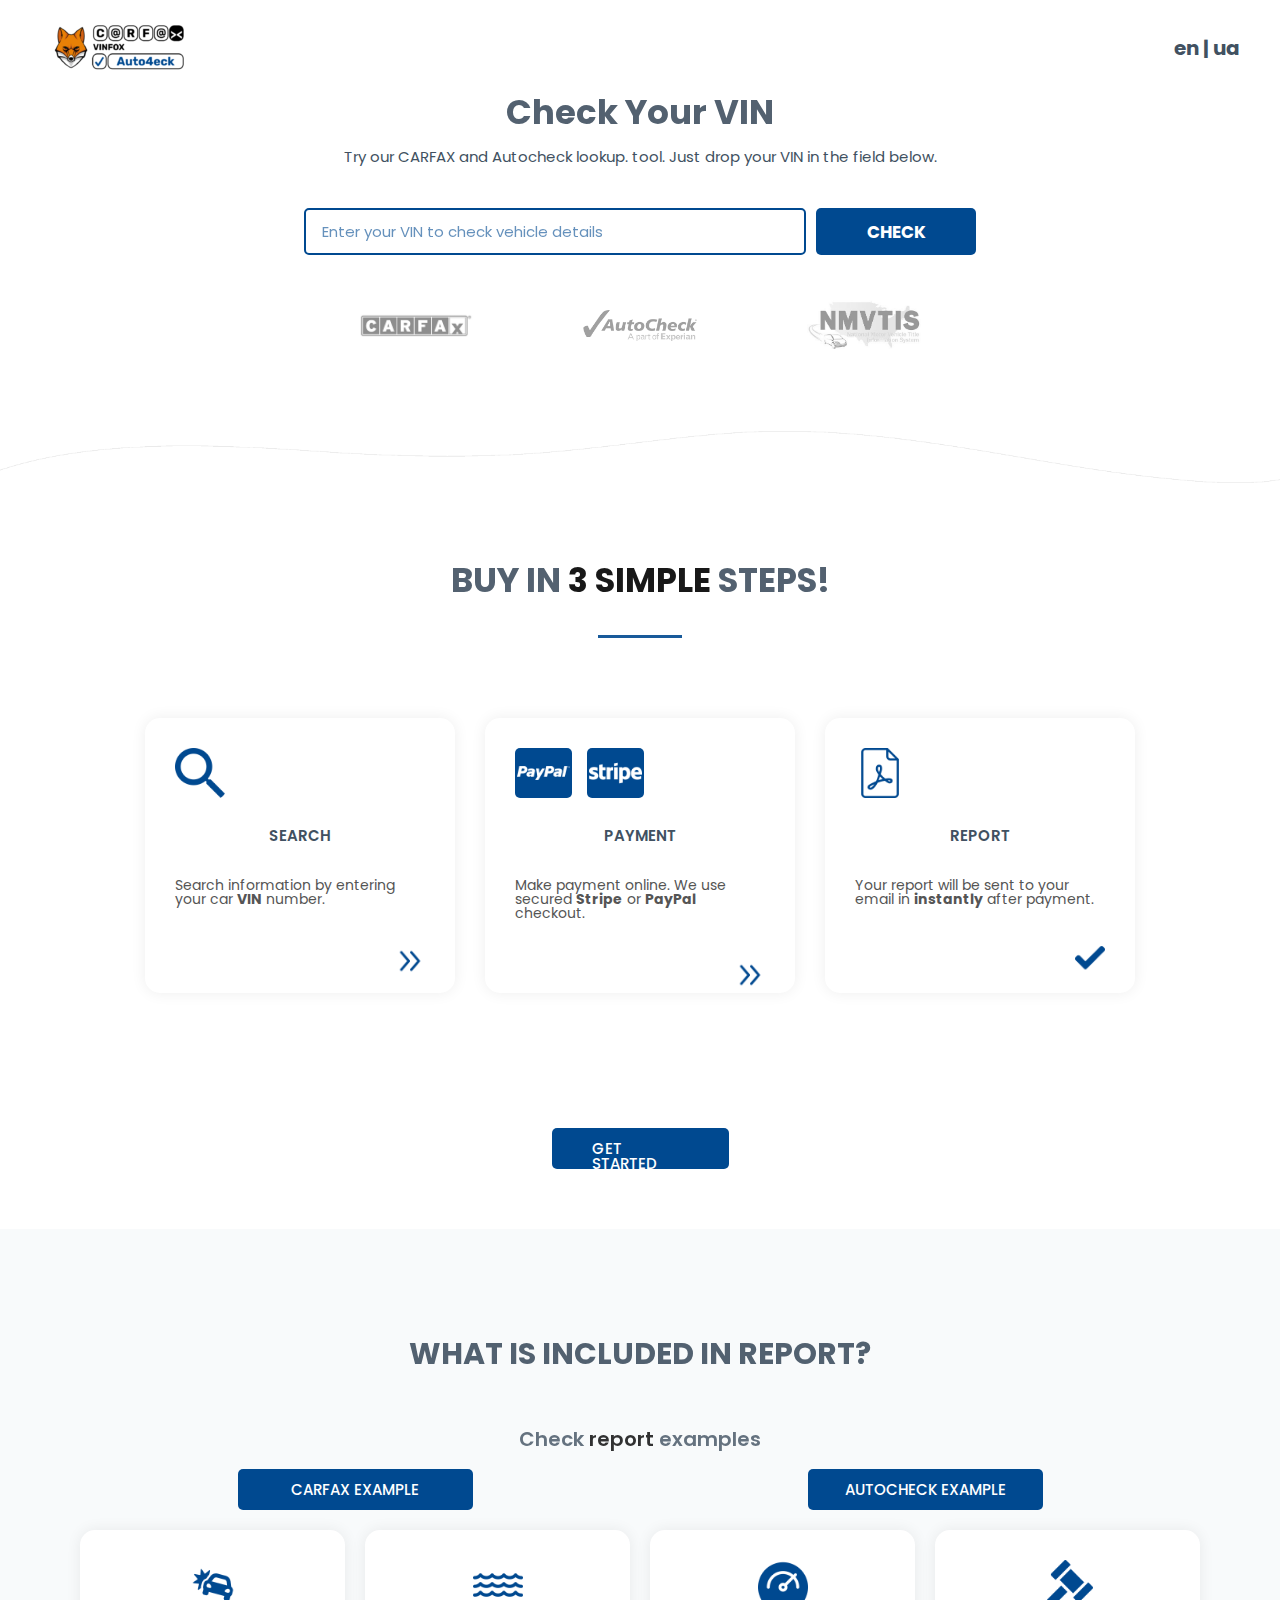
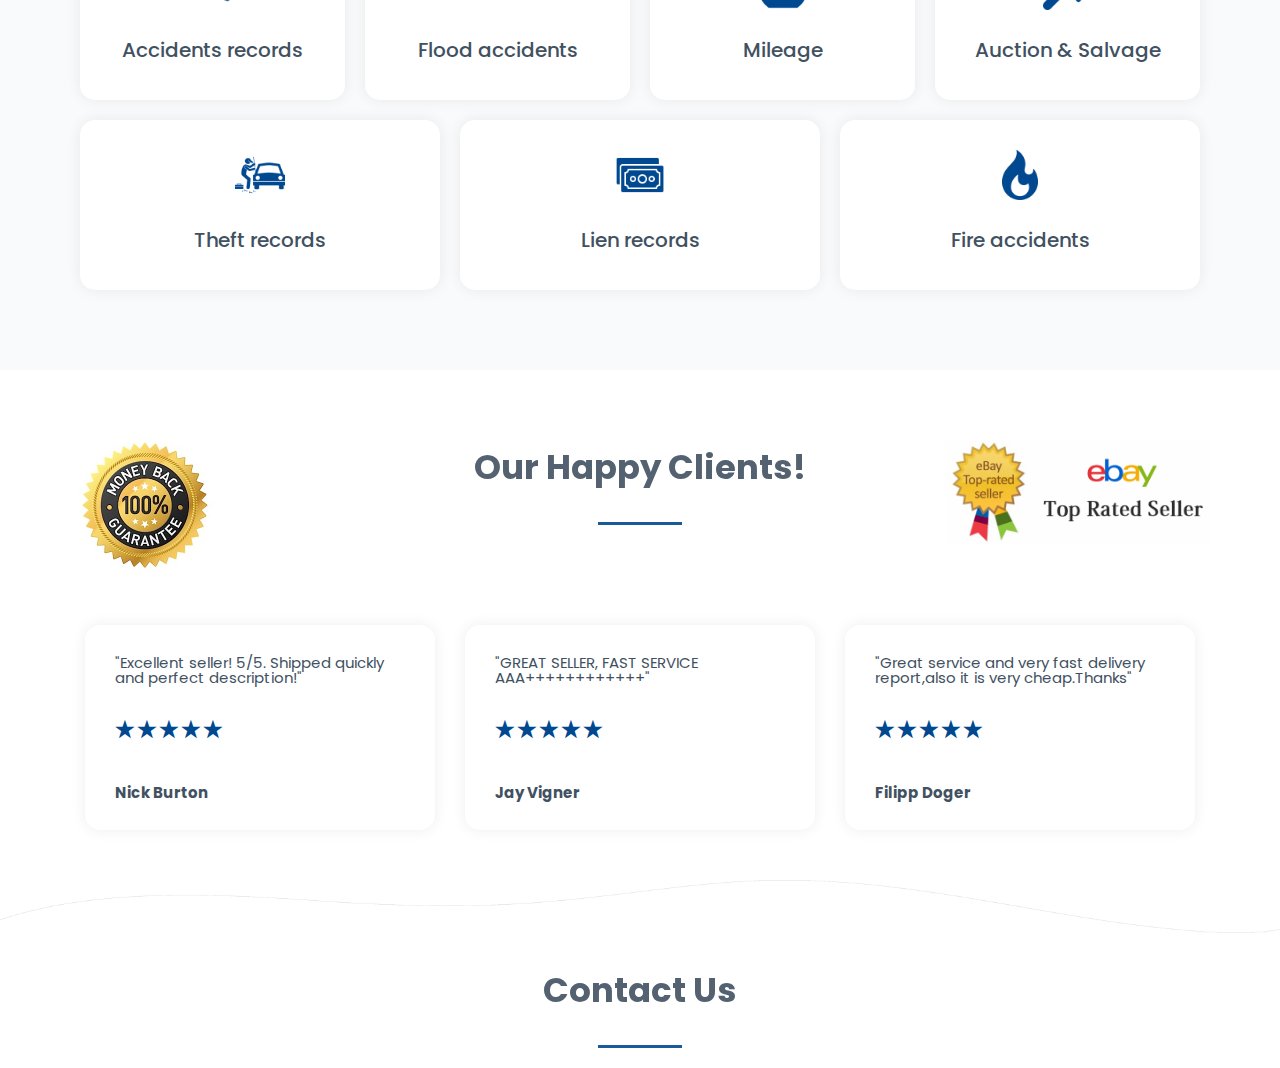
==== index.html @ 11707a45 "first commit" ====
<!DOCTYPE html>
<html lang="en">
<head>
    <meta charset="UTF-8">
    <meta http-equiv="X-UA-Compatible" content="IE=edge">
    <meta name="viewport" content="width=device-width, initial-scale=1.0">
    <link rel="stylesheet" href="css/style.css">
    <link rel="preconnect" href="https://fonts.googleapis.com">
    <link rel="preconnect" href="https://fonts.gstatic.com" crossorigin>
    <link href="https://fonts.googleapis.com/css2?family=Poppins:ital,wght@0,200;0,400;0,500;0,700;1,200;1,400;1,500;1,700&display=swap" rel="stylesheet">
    <link rel="preconnect" href="https://fonts.googleapis.com">
    <link rel="preconnect" href="https://fonts.gstatic.com" crossorigin>
    <link href="https://fonts.googleapis.com/css2?family=Roboto:ital,wght@0,400;0,500;0,700;1,400;1,500;1,700&display=swap" rel="stylesheet">
    <title>Document</title>
</head>
<body>
    <div class="home">
        <div class="container">
            <div class="header">
                <img class="logo" src="img/logo.png" alt=""/>
                <div class="lang-change">en | ua</div>
            </div>

            <div class="home-content">
                <div class="title">Check Your VIN</div>
                <div class="content-text">Try our CARFAX and Autocheck lookup. tool. Just drop your VIN in the field below.</div>
                <form class="checker">
                    <input type="text" class="checker-input" placeholder="Enter your VIN to check vehicle details">
                    <button class="button checker-button">CHECK</button>
                </form>

                <div class="brands">
                    <div class="brands-logo">
                        <img class="brands-img" src="img/carfax-logo.jpg" alt="/">
                    </div>
                    <div class="brands-logo">
                        <img class="brands-img" src="img/autocheck-logo.png" alt="/">
                    </div>
                    <div class="brands-logo">
                        <img class="brands-img" src="img/nmvtis-logo.jpeg" alt="/">
                    </div>
                </div>
            </div>
        </div>
    </div>
    <!-- Home -->
    <img class="line" src="img/line-img.png" alt="/">
    <div class="purchase">
        <div class="purchase-container">
            <div class="title title-upperline">
                BUY IN <span class="color-black">3 SIMPLE</span> STEPS!
            </div>

            <div class="purchase-sequence">
                <div class="block sequence-block">
                    <div class="sequence-block-icon">
                        <img src="img/sequence/search.png" alt="/" class="icon-img">
                    </div>
                    <div class="sequence-block-title">SEARCH</div>
                    <div class="sequence-block-text">Search information by entering your car <span class="bold">VIN</span> number.</div>
                    <div class="sequence-block-stage">
                        <img src="img/sequence/right-arrow.png" alt="/" class="stage-img">
                    </div>
                </div>
                <div class="block sequence-block">
                    <div class="sequence-block-icon">
                        <img src="img/sequence/paypal.png" alt="/" class="pay-img">
                        <img src="img/sequence/stripe.png" alt="/" class="pay-img">
                    </div>
                    <div class="sequence-block-title">PAYMENT</div>
                    <div class="sequence-block-text">Make payment online. We use secured <span class="bold">Stripe</span> or <span class="bold">PayPal</span> checkout.</div>
                    <div class="sequence-block-stage">
                        <img src="img/sequence/right-arrow.png" alt="/" class="stage-img">
                    </div>
                </div>
                <div class="block sequence-block">
                    <div class="sequence-block-icon">
                        <img src="img/sequence/pdf.png" alt="/" class="icon-img">
                    </div>
                    <div class="sequence-block-title">REPORT</div>
                    <div class="sequence-block-text">Your report will be sent to your email in <span class="bold">instantly</span> after payment.</div>
                    <div class="sequence-block-stage">
                        <img src="img/sequence/check.png" alt="/" class="stage-img">
                    </div>
                </div>
            </div>

            <div class="button purchase-button">GET STARTED</div>
        </div>

        <div class="details">
            <div class="container details-container">
                <div class="title details-title">
                    WHAT IS INCLUDED IN REPORT?
                </div>
                <div class="details-subtitle">
                    Check <span class="color-black">report</span> examples
                </div>
                <div class="details-buttons">
                    <div class="button details-button">CARFAX EXAMPLE</div>
                    <div class="button details-button">AUTOCHECK EXAMPLE</div>
                </div>
                <div class="details-blocks-line">
                    <div class="block details-upperblock">
                        <img src="img/sequence/details/car-crash.png" alt="/" class="details-block-img">
                        <div class="details-block-title">Accidents records</div>
                    </div>
                    <div class="block details-upperblock">
                        <img src="img/sequence/details/sea.png" alt="/" class="details-block-img">
                        <div class="details-block-title">Flood accidents</div>
                    </div>
                    <div class="block details-upperblock">
                        <img src="img/sequence/details/speedometer.png" alt="/" class="details-block-img">
                        <div class="details-block-title">Mileage</div>
                    </div>
                    <div class="block details-upperblock">
                        <img src="img/sequence/details/hammer.png" alt="/" class="details-block-img">
                        <div class="details-block-title">Auction & Salvage</div>
                    </div>
                </div>
                <div class="details-blocks-line">
                    <div class="block details-underblock">
                        <img src="img/sequence/details/car.png" alt="/" class="details-block-img">
                        <div class="details-block-title">Theft records</div>
                    </div>
                    <div class="block details-underblock">
                        <img src="img/sequence/details/cash.png" alt="/" class="details-block-img">
                        <div class="details-block-title">Lien records</div>
                    </div>
                    <div class="block details-underblock">
                        <img src="img/sequence/details/fire.png" alt="/" class="details-block-img">
                        <div class="details-block-title">Fire accidents</div>
                    </div>
                </div>
            </div>
        </div>
    </div>
    <!-- Purchase -->
    <div class="reviews">
        <div class="container reviews-container">
            <div class="title title-upperline">Our Happy Clients!</div>

            <img src="img/reviews/guarantee.jpg" alt="/" class="guarantee">

            <img src="img/reviews/award.png" alt="/" class="award">

            <div class="reviews-blocks-line">
                <div class="block reviews-block">
                    <div class="reviews-block-comment">"Excellent seller! 5/5. Shipped quickly and perfect description!"</div>
                    <div class="reviews-block-rating">★★★★★</div>
                    <div class="reviews-block-author">Nick Burton</div>
                </div>
                <div class="block reviews-block">
                    <div class="reviews-block-comment">"GREAT SELLER, FAST SERVICE AAA++++++++++++"</div>
                    <div class="reviews-block-rating">★★★★★</div>
                    <div class="reviews-block-author">Jay Vigner</div>
                </div>
                <div class="block reviews-block">
                    <div class="reviews-block-comment">"Great service and very fast delivery report,also it is very cheap.Thanks"</div>
                    <div class="reviews-block-rating">★★★★★</div>
                    <div class="reviews-block-author">Filipp Doger</div>
                </div>
            </div>
        </div>
    </div>
    <!-- reviews -->
    <img class="line" src="img/line-img.png" alt="/">
    <div class="contacts">
        <div class="container contacts-container">
            <div class="title title-upperline">Contact Us</div>
        </div>
    </div>
</body>
</html>
---- css/style.css ----
* {
  padding: 0;
  margin: 0;
  border: 0;
}

*, *:before, *:after {
  -moz-box-sizing: border-box;
  -webkit-box-sizing: border-box;
  box-sizing: border-box;
}

:focus, :active {
  outline: none;
}

a:focus, a:active {
  outline: none;
}

nav, footer, header, aside {
  display: block;
}

html, body {
  height: 100%;
  width: 100%;
  font-size: 100%;
  line-height: 1;
  font-size: 14px;
  -ms-text-size-adjust: 100%;
  -moz-text-size-adjust: 100%;
  -webkit-text-size-adjust: 100%;
}

input, button, textarea {
  font-family: inherit;
}

input::-ms-clear {
  display: none;
}

button {
  cursor: pointer;
}

button::-moz-focus-inner {
  padding: 0;
  border: 0;
}

a, a:visited {
  text-decoration: none;
}

a:hover {
  text-decoration: none;
}

ul li {
  list-style: none;
}

img {
  vertical-align: top;
}

h1, h2, h3, h4, h5, h6 {
  font-size: inherit;
  font-weight: inherit;
}

/* Null */
body {
  font-family: "Poppins", sans-serif;
  color: #415161;
}

.container {
  max-width: 1200px;
  margin: auto;
  display: flex;
  flex-direction: column;
  justify-content: flex-start;
}

.title {
  width: 100%;
  padding: 20px 0;
  font-size: 34px;
  font-weight: bold;
  text-align: center;
  align-items: center;
  color: #415161;
  opacity: 0.9;
}

.title-upperline:after {
  content: "";
  display: block;
  background-color: #004990;
  margin: 38px auto 0;
  width: 84px;
  height: 3px;
}

.color-black {
  color: #000;
}

.block {
  background-color: #fff;
  display: flex;
  flex-direction: column;
  justify-content: flex-start;
  align-items: center;
  padding: 30px;
  box-shadow: 0px 0px 15px 0px rgba(0, 0, 0, 0.07);
  border-radius: 15px;
}

.bold {
  font-weight: 700;
}

.button {
  color: #fff;
  background-color: #004990;
  border-radius: 5px;
}

.content-text {
  font-size: 15px;
  color: #415161;
  text-align: center;
  margin-bottom: 44px;
}

.line {
  width: 100%;
}

.home {
  width: 100%;
  background-color: #fff;
  margin-bottom: 80px;
}
.home-content {
  width: 672px;
  margin: auto;
  display: flex;
  flex-direction: column;
  justify-content: flex-start;
}

.header {
  width: 100%;
  height: 75px;
  padding: 25px 0 5px 0;
  display: flex;
  justify-content: space-between;
  align-items: center;
}

.logo {
  width: 160px;
  height: 75px;
  padding: 10px;
}

.lang-change {
  font-size: 20px;
  font-weight: bold;
  color: #415161;
}

.checker {
  width: 100%;
  height: 52px;
  display: flex;
  justify-content: space-between;
}
.checker-input {
  width: 502px;
  height: 47px;
  padding: 6px 16px;
  letter-spacing: 5px;
  color: #004990;
  font-weight: 700;
  font-size: 16px;
  border: 2px solid #004990;
  border-radius: 5px;
}
.checker-input::placeholder {
  color: #004990;
  font-size: 15px;
  font-weight: 400;
  opacity: 0.6;
  letter-spacing: normal;
}
.checker-button {
  width: 160px;
  height: 47px;
  font-size: 17px;
  font-weight: 700;
}

.brands {
  width: 100%;
  margin-top: 40px;
  display: flex;
  justify-content: space-between;
}
.brands-logo {
  width: 228px;
  display: flex;
  align-items: center;
}
.brands-img {
  width: 114px;
  margin: 0 auto 0 auto;
  filter: brightness(100%) contrast(100%) saturate(0%) blur(0px) hue-rotate(0deg);
  opacity: 0.5;
}

.purchase {
  width: 100%;
  margin: 60px 0;
}
.purchase-container {
  width: 1140px;
  margin: auto;
  display: flex;
  flex-direction: column;
  justify-content: space-between;
  align-items: center;
  margin-bottom: 60px;
}
.purchase-sequence {
  display: flex;
  justify-content: space-between;
  margin-top: 45px;
  margin-bottom: 120px;
}

.sequence-block {
  width: 310px;
  height: 275px;
  margin: 15px;
  transition: 0.2s linear;
}
.sequence-block-icon {
  width: 100%;
  height: 60px;
  display: flex;
  justify-content: flex-start;
  margin-bottom: 30px;
}
.sequence-block-title {
  font-size: 15px;
  font-weight: 600;
  color: #415161;
  margin-bottom: 35px;
}
.sequence-block-text {
  font-size: 14px;
  color: #555;
  margin-bottom: 40px;
}
.sequence-block-stage {
  width: 100%;
  height: 60px;
  display: flex;
  justify-content: flex-end;
}
.sequence-block:hover {
  box-shadow: 0px 0px 5px 0px rgba(0, 0, 0, 0.07);
}

.icon-img {
  width: 50px;
  height: 50px;
  border-radius: 5px;
}

.pay-img {
  width: 57px;
  height: 50px;
  border-radius: 5px;
  margin-right: 15px;
  background-color: #004990;
  padding: 0 2px;
}

.stage-img {
  max-width: 30px;
  max-height: 30px;
}

.purchase-button {
  width: 177px;
  height: 41px;
  padding: 13px 40px;
  font-size: 15px;
  font-weight: 500;
  transition: 0.2s linear;
  cursor: pointer;
}

.purchase-button:hover {
  background-color: #ff3f26;
}

.details {
  background-color: #f8fafb;
}
.details-container {
  max-width: 1140px;
  padding-bottom: 70px;
}
.details-title {
  font-size: 30px;
  margin-top: 90px;
}
.details-subtitle {
  margin: 40px 0 20px 0;
  font-size: 20px;
  font-weight: 600;
  opacity: 0.8;
  color: #415161;
  text-align: center;
}
.details-buttons {
  display: flex;
  justify-content: space-around;
  margin-bottom: 10px;
}
.details-button {
  width: 235px;
  height: 41px;
  font-size: 15px;
  font-weight: 500;
  padding: 13px 0;
  text-align: center;
  transition: 0.2s linear;
  cursor: pointer;
}
.details-button:hover {
  background-color: #ff3f26;
}
.details-blocks-line {
  display: flex;
  justify-content: space-between;
}
.details-upperblock {
  margin: 10px;
  padding: 30px;
  width: 265px;
  height: 170px;
}
.details-underblock {
  margin: 10px;
  padding: 30px;
  width: 360px;
  height: 170px;
}
.details-block-img {
  width: 50px;
  height: 50px;
}
.details-block-title {
  margin-top: 30px;
  font-size: 20px;
  font-weight: 500;
  color: #415161;
}

.reviews {
  width: 100%;
  margin-bottom: 35px;
}
.reviews-container {
  max-width: 1140px;
  position: relative;
}
.reviews-blocks-line {
  display: flex;
  justify-content: space-between;
  margin-top: 65px;
}
.reviews-block {
  width: 350px;
  height: 205px;
  margin: 15px;
  padding: 30px;
  justify-content: space-between;
  align-items: flex-start;
}
.reviews-block-comment {
  font-size: 15px;
  margin-bottom: 20px;
}
.reviews-block-rating {
  font-size: 22px;
  font-weight: 700;
  color: #004990;
  letter-spacing: 2px;
  text-align: left;
  margin-bottom: 30px;
}
.reviews-block-author {
  font-size: 15px;
  font-weight: 700;
}

.guarantee {
  position: absolute;
  left: 0;
  width: 150px;
  height: 150px;
}

.award {
  position: absolute;
  top: 10px;
  right: 0;
  width: 265px;
  height: 105px;
}

.contacts {
  width: 100%;
  margin-top: 20px;
}

/*# sourceMappingURL=style.css.map */
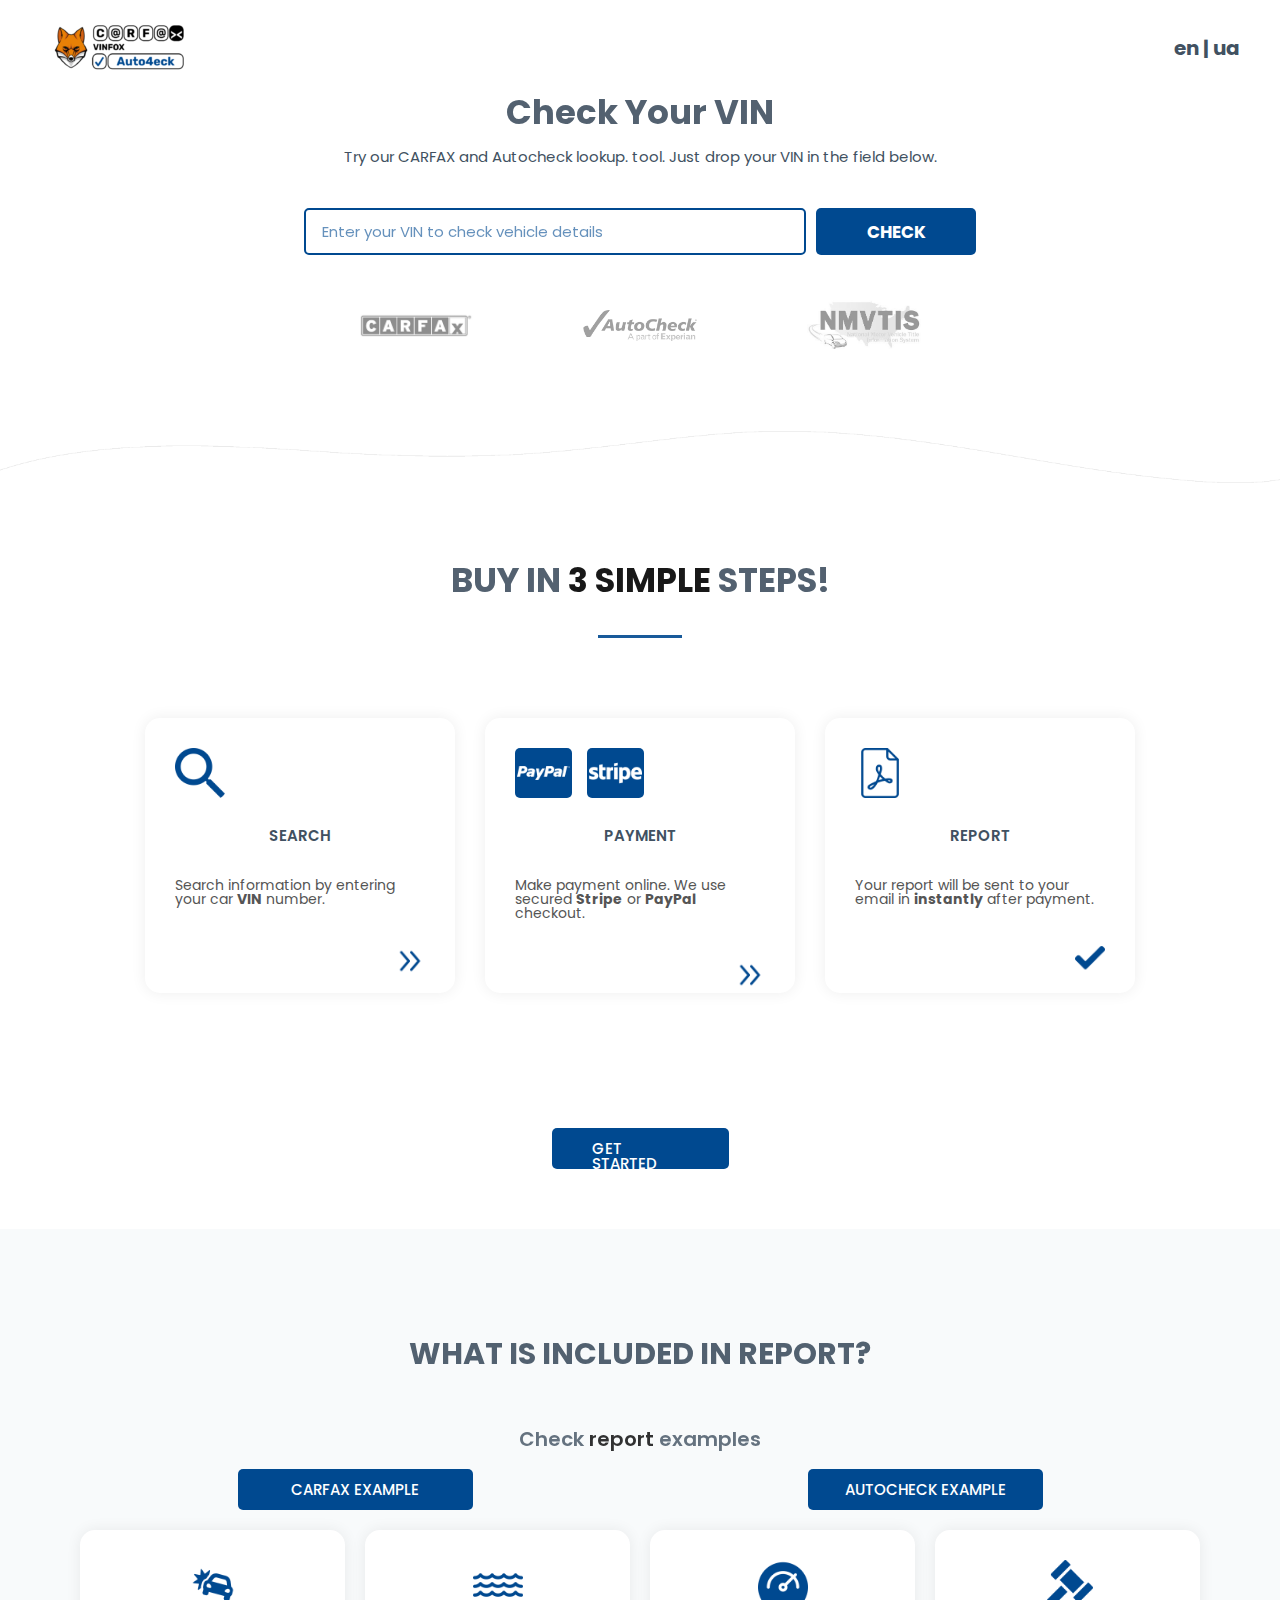
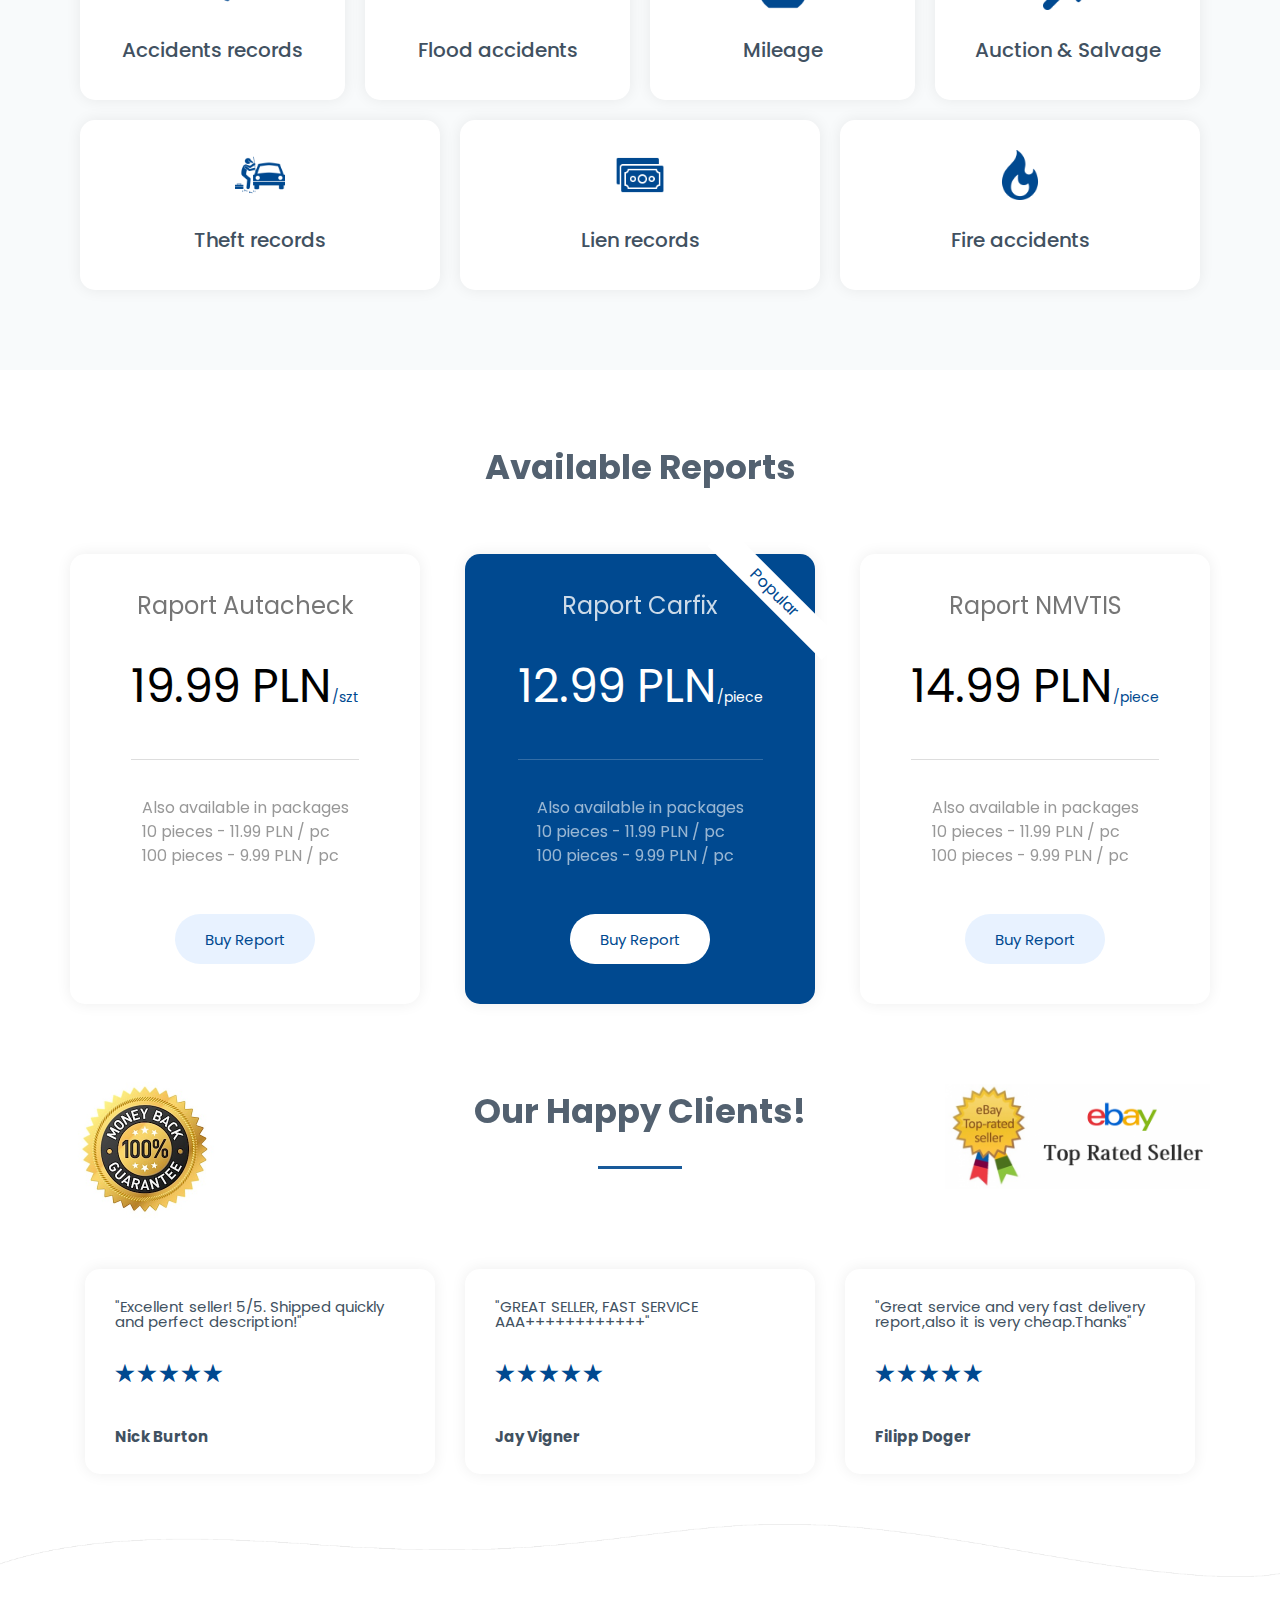
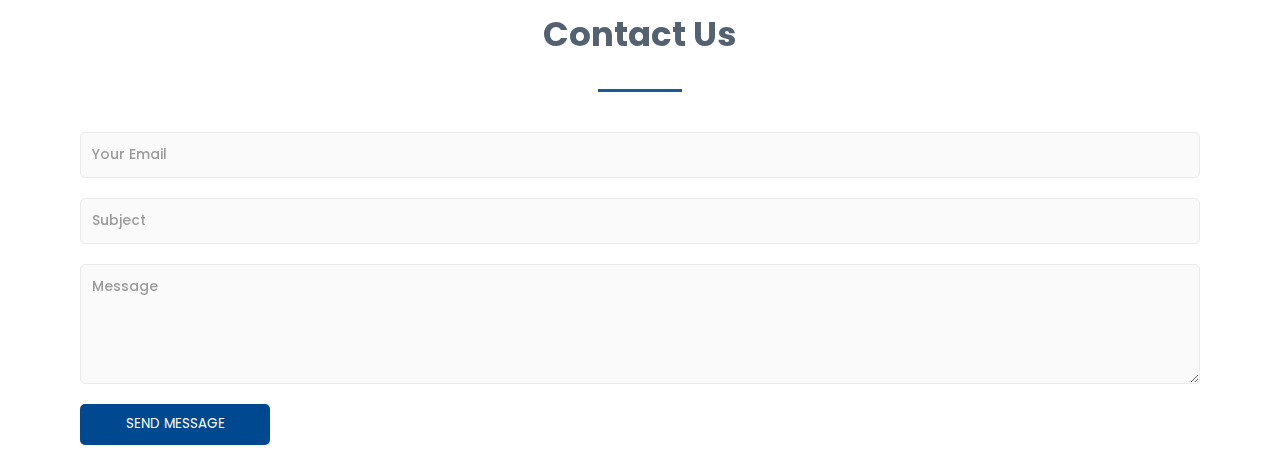
==== commit 1bcd63a5: "contactUs" ====
--- a/index.html
+++ b/index.html
@@ -136,6 +136,50 @@
         </div>
     </div>
     <!-- Purchase -->
+    <div class="offers">
+        <div class="container offers-container">
+            <div class="title">Available Reports</div>
+
+            <div class="offers-blocks-line">
+                <div class="block offer-block">
+                    <div class="offer-title">Raport Autacheck</div>
+                    <div class="offer-price">19.99 PLN<span class="offer-price-unit">/szt</span></div>
+                    <div class="offer-info">
+                        <p class="offer-info-text">Also available in packages</p>
+                        <p class="offer-info-text">10 pieces - 11.99 PLN / pc</p>
+                        <p class="offer-info-text">100 pieces - 9.99 PLN / pc</p>
+                    </div>
+                    <button class="offer-button">Buy Report</button>
+                </div>
+    
+                <div class="block offer-block popular-block">
+                    <div class="popular-tape">Popular</div>
+    
+                    <div class="offer-title popular-title">Raport Carfix</div>
+                    <div class="offer-price popular-price">12.99 PLN<span class="offer-price-unit popular-price-unit">/piece</span></div>
+                    <div class="offer-info">
+                        <p class="offer-info-text popular-info-text">Also available in packages</p>
+                        <p class="offer-info-text popular-info-text">10 pieces - 11.99 PLN / pc</p>
+                        <p class="offer-info-text popular-info-text">100 pieces - 9.99 PLN / pc</p>
+                    </div>
+                    <button class="offer-button popular-button">Buy Report</button>
+                </div>
+    
+                <div class="block offer-block">
+                    <div class="offer-title">Raport NMVTIS</div>
+                    <div class="offer-price">14.99 PLN<span class="offer-price-unit">/piece</span></div>
+                    <div class="offer-info">
+                        <p class="offer-info-text">Also available in packages</p>
+                        <p class="offer-info-text">10 pieces - 11.99 PLN / pc</p>
+                        <p class="offer-info-text">100 pieces - 9.99 PLN / pc</p>
+                    </div>
+                    <button class="offer-button">Buy Report</button>
+                </div>
+            </div>
+            
+        </div>
+    </div>
+    <!-- Offers -->
     <div class="reviews">
         <div class="container reviews-container">
             <div class="title title-upperline">Our Happy Clients!</div>
@@ -168,6 +212,13 @@
     <div class="contacts">
         <div class="container contacts-container">
             <div class="title title-upperline">Contact Us</div>
+
+            <div class="form contacts-form">
+                <input type="text" class="form-input" placeholder="Your Email">
+                <input type="text" class="form-input" placeholder="Subject">
+                <textarea type="text" class="form-input form-message" placeholder="Message"></textarea>
+                <button class="button form-button">SEND MESSAGE</button>
+            </div>
         </div>
     </div>
 </body>
--- a/css/style.css
+++ b/css/style.css
@@ -130,6 +130,47 @@
   border-radius: 5px;
 }
 
+.form {
+  display: flex;
+  flex-direction: column;
+  justify-content: space-between;
+  padding: 10px;
+  width: 100%;
+}
+.form-input {
+  width: 100%;
+  height: 46px;
+  padding: 11px;
+  margin: 10px 0;
+  background-color: #fafafa;
+  border: 1px solid #eaeaea;
+  border-radius: 5px;
+}
+.form-input::placeholder {
+  font-size: 14px;
+  font-weight: 500;
+  opacity: 0.7;
+}
+.form-input:focus {
+  border: 2px solid #111;
+}
+.form-message {
+  height: 120px;
+}
+.form-message::placeholder {
+  text-align: start;
+  display: flex;
+  vertical-align: text-top;
+}
+.form-message:focus {
+  border: 2px solid #111;
+}
+.form-button {
+  width: 190px;
+  height: 41px;
+  margin-top: 10px;
+}
+
 .content-text {
   font-size: 15px;
   color: #415161;
@@ -376,6 +417,118 @@
   color: #415161;
 }
 
+.offers {
+  width: 100%;
+  margin: 50px 0 70px 0;
+}
+.offers-container {
+  max-width: 1140px;
+}
+.offers-blocks-line {
+  width: 100%;
+  margin-top: 50px;
+  display: flex;
+  flex-direction: row;
+  justify-content: space-between;
+}
+
+.offer-block {
+  width: 350px;
+  height: 450px;
+  padding: 40px 20px;
+}
+.offer-title {
+  font-size: 24px;
+  color: #555;
+  opacity: 0.8;
+  margin-bottom: 45px;
+}
+.offer-price {
+  font-size: 46px;
+  color: #000;
+  margin-bottom: 40px;
+}
+.offer-price-unit {
+  font-size: 14px;
+  color: #004990;
+}
+.offer-price::after {
+  content: "";
+  display: block;
+  background-color: #555;
+  opacity: 0.2;
+  height: 1px;
+  width: 100%;
+  margin-top: 50px;
+}
+.offer-info {
+  margin-bottom: 50px;
+}
+.offer-info-text {
+  font-size: 16px;
+  color: #555;
+  opacity: 0.6;
+  padding-bottom: 8px;
+}
+.offer-info-text:last-child {
+  padding-bottom: 0px;
+}
+.offer-button {
+  width: 140px;
+  height: 50px;
+  border-radius: 50px;
+  background-color: rgba(32, 131, 254, 0.1019607843);
+  font-size: 15px;
+  color: #004990;
+  transition: 0.2s linear;
+}
+.offer-button:hover {
+  background-color: #004990;
+  color: #fff;
+  transform: translateY(-3px);
+}
+
+.popular-tape {
+  position: absolute;
+  right: -40px;
+  top: 25px;
+  transform: rotate(45deg);
+  width: 161px;
+  height: 28px;
+  font-size: 16px;
+  padding: 6px;
+  text-align: center;
+  background-color: #fff;
+  color: #004990;
+}
+.popular-block {
+  position: relative;
+  background-color: #004990;
+}
+.popular-title {
+  color: #fff;
+}
+.popular-price {
+  color: #fff;
+}
+.popular-price-unit {
+  color: #fff;
+}
+.popular-price::after {
+  background-color: #fff;
+}
+.popular-info-text {
+  color: #fff;
+}
+.popular-button {
+  background-color: #fff;
+}
+.popular-button:hover {
+  background-color: #fff;
+  color: #004990;
+  transform: translateY(-3px);
+}
+
 .reviews {
   width: 100%;
   margin-bottom: 35px;
@@ -433,5 +586,8 @@
   width: 100%;
   margin-top: 20px;
 }
+.contacts-container {
+  max-width: 1140px;
+}
 
 /*# sourceMappingURL=style.css.map */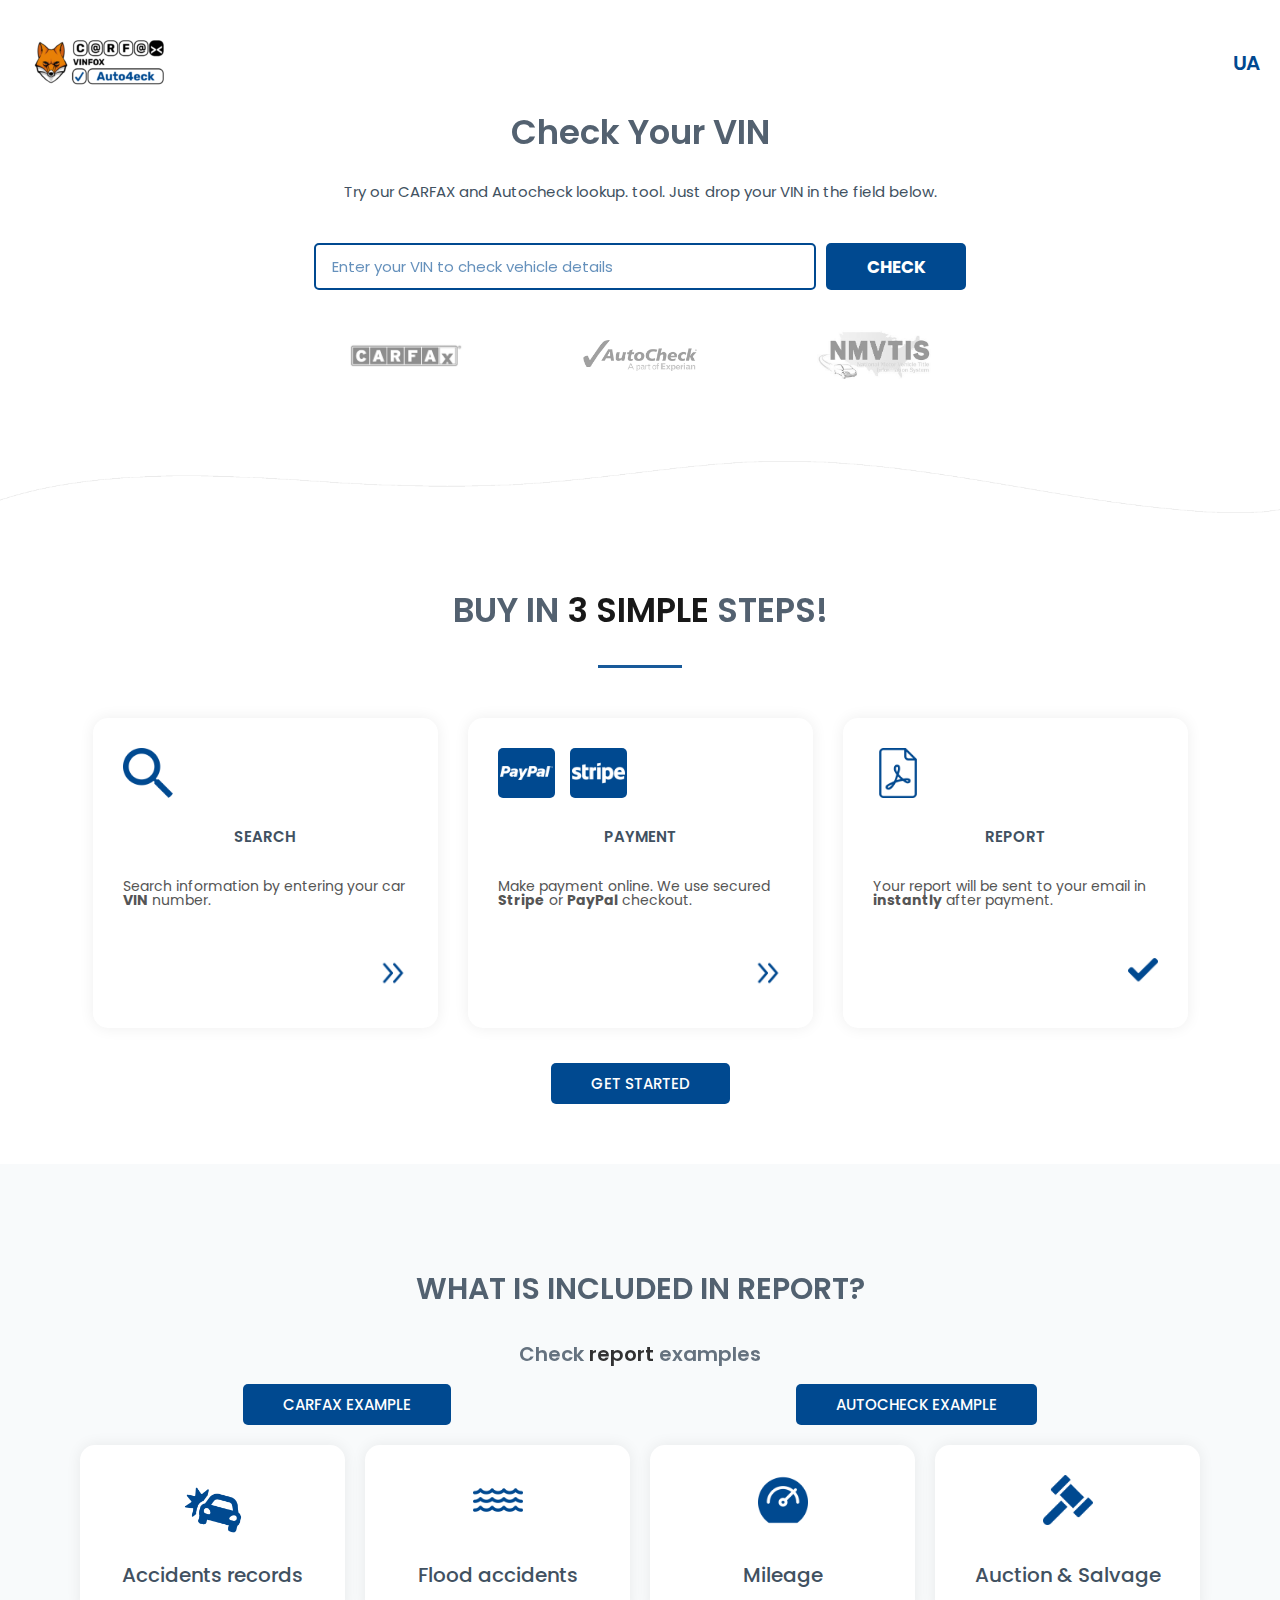
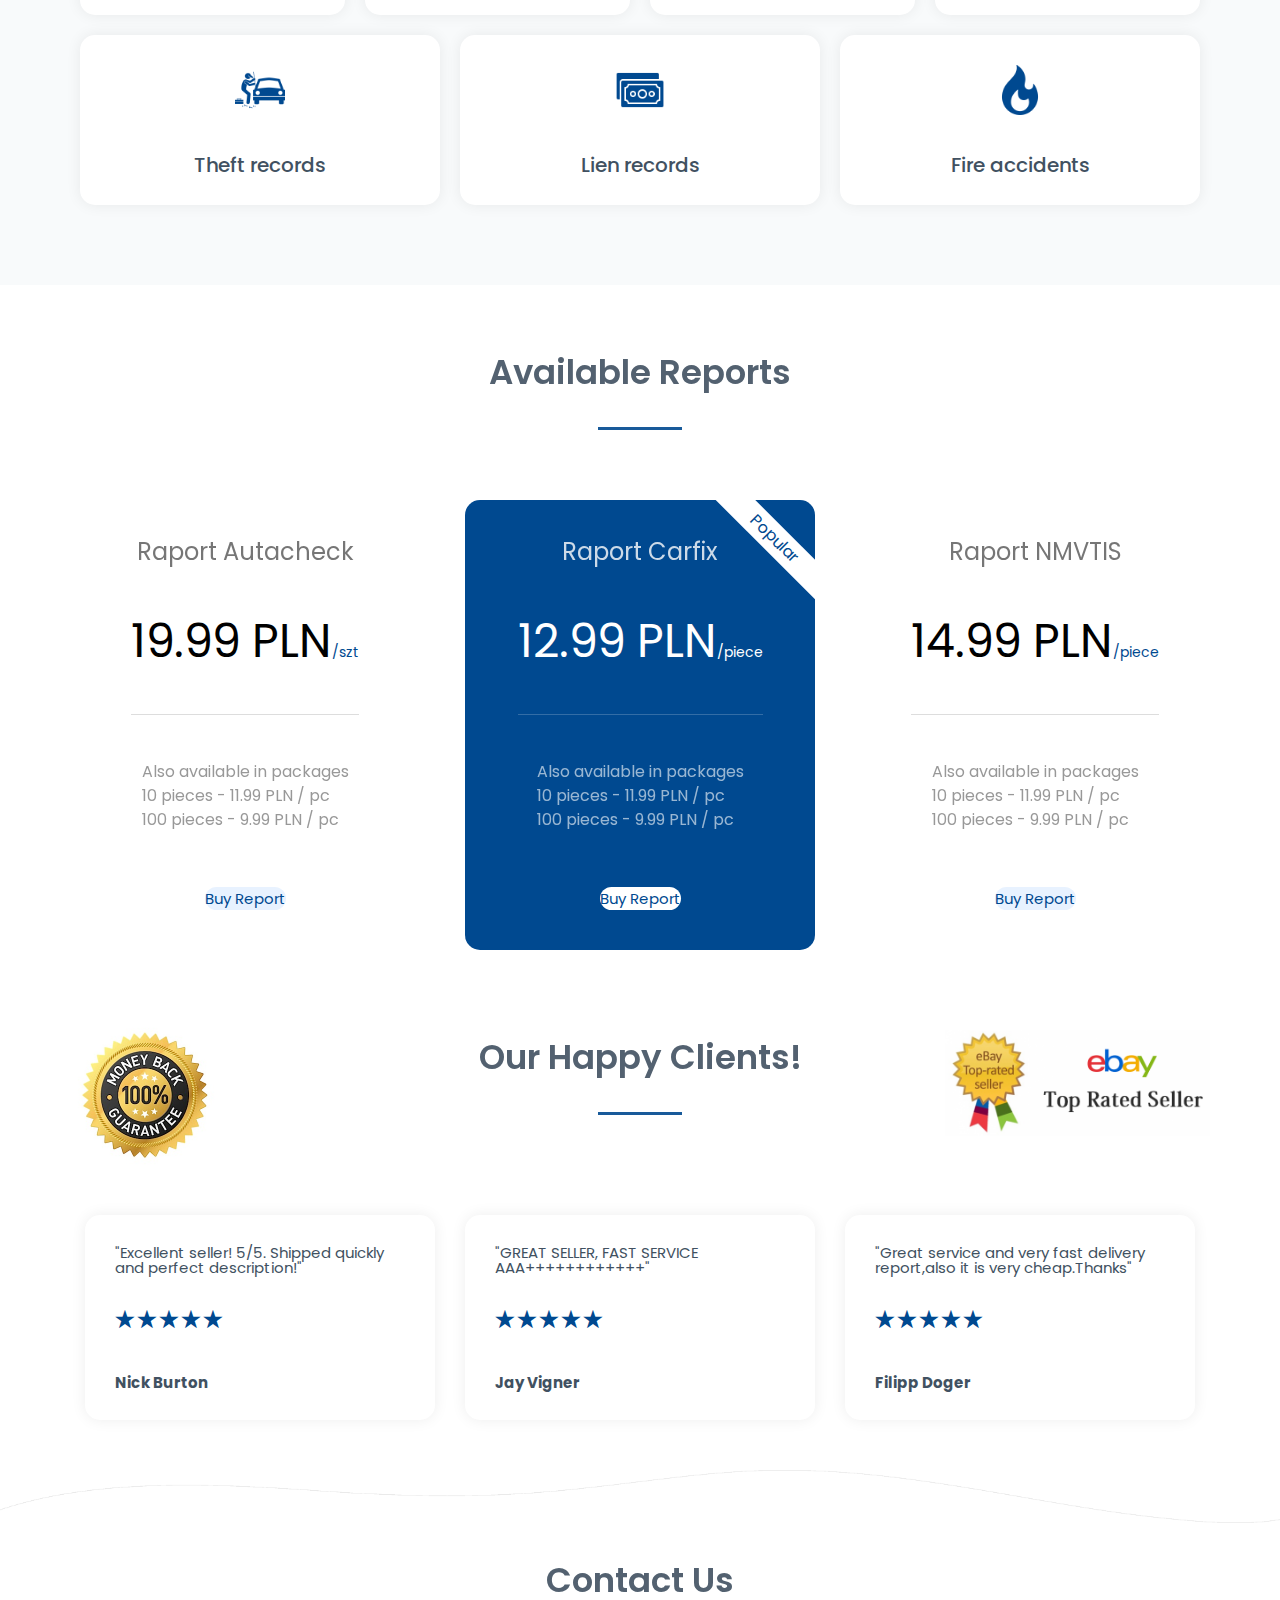
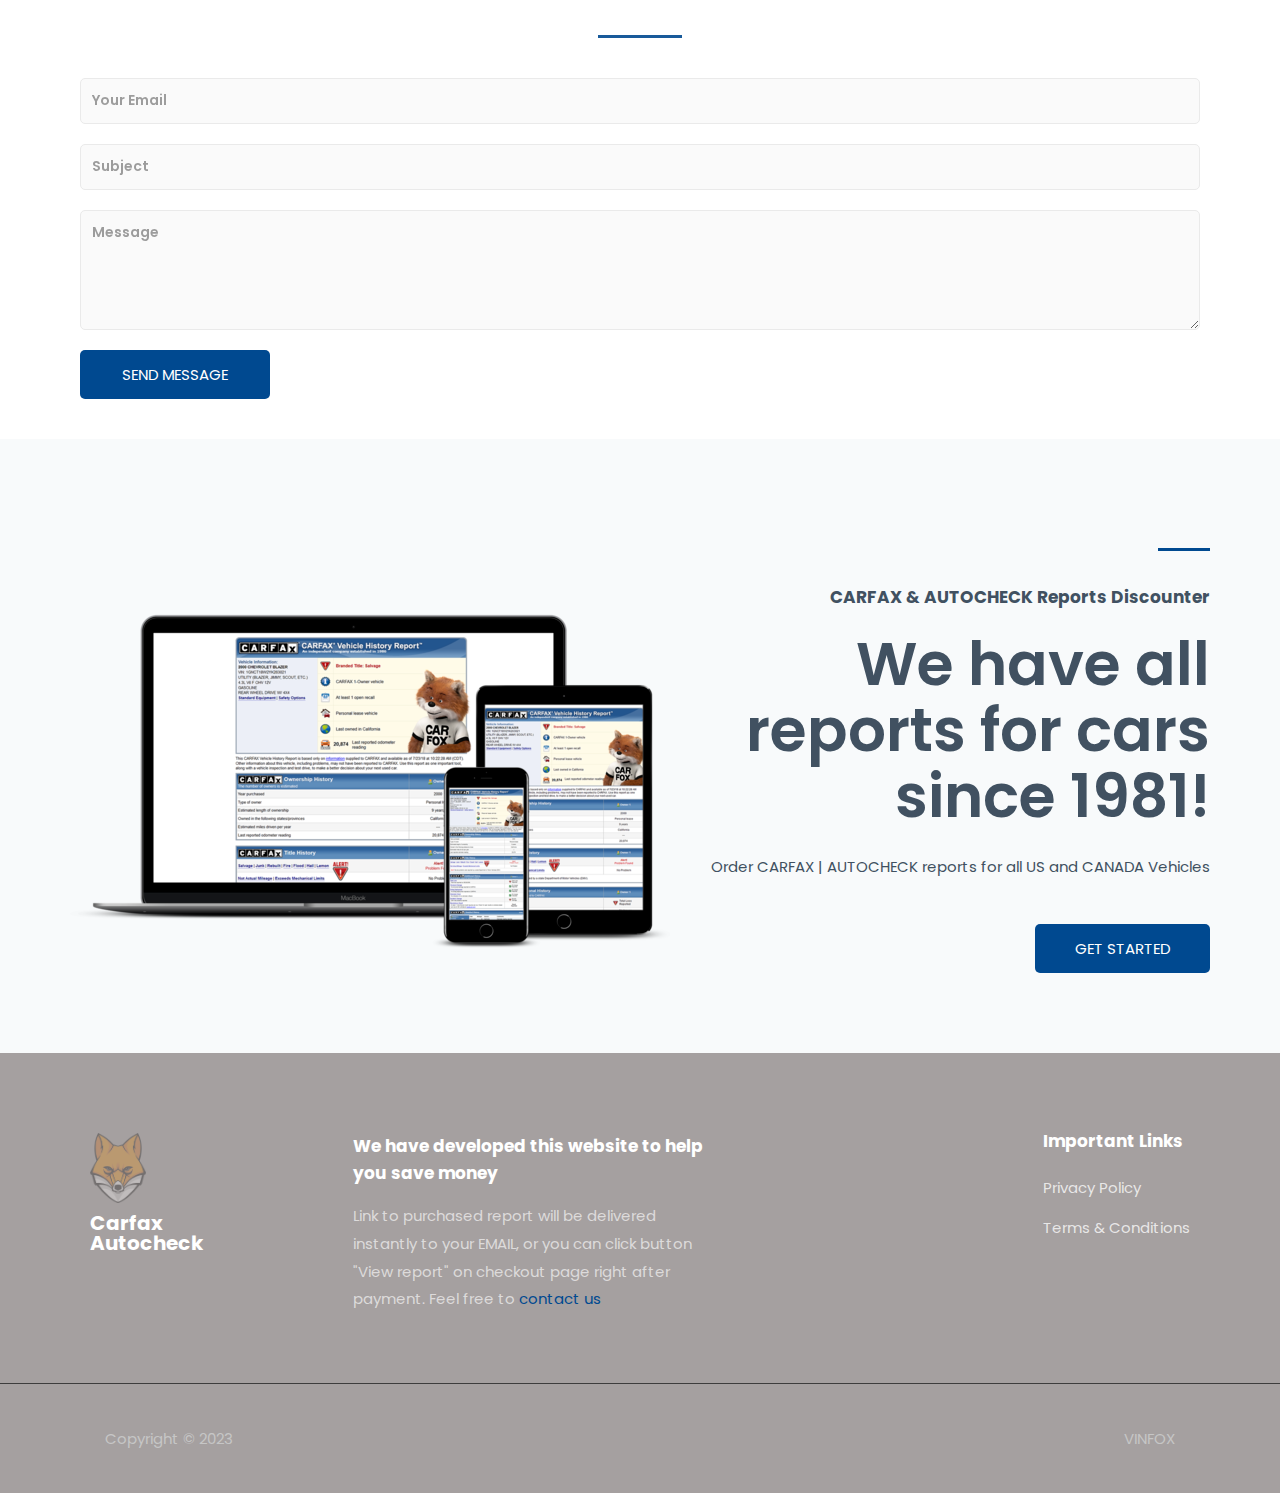
==== commit 32a41835: "finish-project" ====
--- a/index.html
+++ b/index.html
@@ -7,27 +7,140 @@
     <link rel="stylesheet" href="css/style.css">
     <link rel="preconnect" href="https://fonts.googleapis.com">
     <link rel="preconnect" href="https://fonts.gstatic.com" crossorigin>
-    <link href="https://fonts.googleapis.com/css2?family=Poppins:ital,wght@0,200;0,400;0,500;0,700;1,200;1,400;1,500;1,700&display=swap" rel="stylesheet">
+    <link href="https://fonts.googleapis.com/css2?family=Poppins:ital,wght@0,200;0,300;0,400;0,500;0,600;0,700;0,800;1,200;1,300;1,400;1,500;1,600;1,700;1,800&family=Roboto:ital,wght@0,400;0,500;0,700;1,400;1,500;1,700&display=swap" rel="stylesheet">
     <link rel="preconnect" href="https://fonts.googleapis.com">
     <link rel="preconnect" href="https://fonts.gstatic.com" crossorigin>
     <link href="https://fonts.googleapis.com/css2?family=Roboto:ital,wght@0,400;0,500;0,700;1,400;1,500;1,700&display=swap" rel="stylesheet">
     <title>Document</title>
 </head>
 <body>
+    <div class="header">
+        <img class="logo" src="img/logo.png" alt=""/>
+        <div class="lang-change">
+            <button class="button-language">ua</button>
+
+            <div class="language-block-change">
+                <a class="button-change-lang" href="/">EN</a>
+                <a class="button-change-lang" href="/">UA</a>
+            </div>
+        </div>
+    </div>
     <div class="home">
         <div class="container">
-            <div class="header">
-                <img class="logo" src="img/logo.png" alt=""/>
-                <div class="lang-change">en | ua</div>
-            </div>
-
             <div class="home-content">
                 <div class="title">Check Your VIN</div>
                 <div class="content-text">Try our CARFAX and Autocheck lookup. tool. Just drop your VIN in the field below.</div>
                 <form class="checker">
                     <input type="text" class="checker-input" placeholder="Enter your VIN to check vehicle details">
-                    <button class="button checker-button">CHECK</button>
+                    <button type="button" class="button checker-button"><div class="loader"></div>CHECK</button>
+                    <div class="checker-error">The Vin must be 17 characters</div>
                 </form>
+
+                <div class="report">
+                    <div class="title title-upperline">GET YOUR <span class="color-black">ORIGINAL</span> REPORT!</div>
+                    <div class="report-subtitle">Comuta-Car 2001</div>
+                    <div class="report-text"><span class="color-blue">Attention!</span> We found records in the CARFAX report and records in the AUTOCHECK report. Be sure to read the reports before purchasing this vehicle</div>
+                    <div class="report-list">
+                        <div class="block report-block">
+                            <img src="img/report/report-logo.png" alt="/" class="report-block-logo">
+                            <div class="report-block-title">Genuine Autocheck report​</div>
+                            <div class="report-block-price">
+                                <div class="old-price">$24.99</div>
+                                <div class="price-text">now only</div>
+                                <div class="new-price">$8.99</div>
+                            </div>
+                            <button class="report-block-button button">BUY NOW</button>
+                        </div>
+    
+                        <div class="block report-block">
+                            <img src="img/report/report-logo.png" alt="/" class="report-block-logo">
+                            <div class="report-block-title">Genuine Autocheck report​</div>
+                            <div class="report-block-price">
+                                <div class="old-price">$24.99</div>
+                                <div class="price-text">now only</div>
+                                <div class="new-price">$8.99</div>
+                            </div>
+                            <button class="report-block-button button">BUY NOW</button>
+                        </div>
+    
+                        <div class="block report-block">
+                            <img src="img/report/report-logo.png" alt="/" class="report-block-logo">
+                            <div class="report-block-title">Genuine Autocheck report​</div>
+                            <div class="report-block-price">
+                                <div class="old-price">$24.99</div>
+                                <div class="price-text">now only</div>
+                                <div class="new-price">$8.99</div>
+                            </div>
+                            <button class="report-block-button button">BUY NOW</button>
+                        </div>
+    
+                        <div class="block report-block">
+                            <img src="img/report/report-logo.png" alt="/" class="report-block-logo">
+                            <div class="report-block-title">Genuine Autocheck report​</div>
+                            <div class="report-block-price">
+                                <div class="old-price">$24.99</div>
+                                <div class="price-text">now only</div>
+                                <div class="new-price">$8.99</div>
+                            </div>
+                            <button class="report-block-button button">BUY NOW</button>
+                        </div>
+    
+                        <div class="block report-block">
+                            <img src="img/report/report-logo.png" alt="/" class="report-block-logo">
+                            <div class="report-block-title">Genuine Autocheck report​</div>
+                            <div class="report-block-price">
+                                <div class="old-price">$24.99</div>
+                                <div class="price-text">now only</div>
+                                <div class="new-price">$8.99</div>
+                            </div>
+                            <button class="report-block-button button">BUY NOW</button>
+                        </div>
+    
+                        <div class="block report-block">
+                            <img src="img/report/report-logo.png" alt="/" class="report-block-logo">
+                            <div class="report-block-title">Genuine Autocheck report​</div>
+                            <div class="report-block-price">
+                                <div class="old-price">$24.99</div>
+                                <div class="price-text">now only</div>
+                                <div class="new-price">$8.99</div>
+                            </div>
+                            <button class="report-block-button button">BUY NOW</button>
+                        </div>
+    
+                        <div class="block report-block">
+                            <img src="img/report/report-logo.png" alt="/" class="report-block-logo">
+                            <div class="report-block-title">Genuine Autocheck report​</div>
+                            <div class="report-block-price">
+                                <div class="old-price">$24.99</div>
+                                <div class="price-text">now only</div>
+                                <div class="new-price">$8.99</div>
+                            </div>
+                            <button class="report-block-button button">BUY NOW</button>
+                        </div>
+    
+                        <div class="block report-block">
+                            <img src="img/report/report-logo.png" alt="/" class="report-block-logo">
+                            <div class="report-block-title">Genuine Autocheck report​</div>
+                            <div class="report-block-price">
+                                <div class="old-price">$24.99</div>
+                                <div class="price-text">now only</div>
+                                <div class="new-price">$8.99</div>
+                            </div>
+                            <button class="report-block-button button">BUY NOW</button>
+                        </div>
+    
+                        <div class="block report-block">
+                            <img src="img/report/report-logo.png" alt="/" class="report-block-logo">
+                            <div class="report-block-title">Genuine Autocheck report​</div>
+                            <div class="report-block-price">
+                                <div class="old-price">$24.99</div>
+                                <div class="price-text">now only</div>
+                                <div class="new-price">$8.99</div>
+                            </div>
+                            <button class="report-block-button button">BUY NOW</button>
+                        </div>
+                    </div>
+                </div>
 
                 <div class="brands">
                     <div class="brands-logo">
@@ -87,58 +200,59 @@
 
             <div class="button purchase-button">GET STARTED</div>
         </div>
-
-        <div class="details">
-            <div class="container details-container">
-                <div class="title details-title">
-                    WHAT IS INCLUDED IN REPORT?
-                </div>
-                <div class="details-subtitle">
-                    Check <span class="color-black">report</span> examples
-                </div>
-                <div class="details-buttons">
-                    <div class="button details-button">CARFAX EXAMPLE</div>
-                    <div class="button details-button">AUTOCHECK EXAMPLE</div>
-                </div>
-                <div class="details-blocks-line">
-                    <div class="block details-upperblock">
-                        <img src="img/sequence/details/car-crash.png" alt="/" class="details-block-img">
-                        <div class="details-block-title">Accidents records</div>
-                    </div>
-                    <div class="block details-upperblock">
-                        <img src="img/sequence/details/sea.png" alt="/" class="details-block-img">
-                        <div class="details-block-title">Flood accidents</div>
-                    </div>
-                    <div class="block details-upperblock">
-                        <img src="img/sequence/details/speedometer.png" alt="/" class="details-block-img">
-                        <div class="details-block-title">Mileage</div>
-                    </div>
-                    <div class="block details-upperblock">
-                        <img src="img/sequence/details/hammer.png" alt="/" class="details-block-img">
-                        <div class="details-block-title">Auction & Salvage</div>
-                    </div>
-                </div>
-                <div class="details-blocks-line">
-                    <div class="block details-underblock">
-                        <img src="img/sequence/details/car.png" alt="/" class="details-block-img">
-                        <div class="details-block-title">Theft records</div>
-                    </div>
-                    <div class="block details-underblock">
-                        <img src="img/sequence/details/cash.png" alt="/" class="details-block-img">
-                        <div class="details-block-title">Lien records</div>
-                    </div>
-                    <div class="block details-underblock">
-                        <img src="img/sequence/details/fire.png" alt="/" class="details-block-img">
-                        <div class="details-block-title">Fire accidents</div>
-                    </div>
-                </div>
-            </div>
-        </div>
     </div>
     <!-- Purchase -->
+
+    <div class="details">
+        <div class="container details-container">
+            <div class="title details-title">
+                WHAT IS INCLUDED IN REPORT?
+            </div>
+            <div class="details-subtitle">
+                Check <span class="color-black">report</span> examples
+            </div>
+            <div class="details-buttons">
+                <div class="button details-button">CARFAX EXAMPLE</div>
+                <div class="button details-button">AUTOCHECK EXAMPLE</div>
+            </div>
+            <div class="details-blocks-line">
+                <div class="block details-upperblock">
+                    <img src="img/sequence/details/car-crash.png" alt="/" class="details-block-img details-block-img-car">
+                    <div class="details-block-title">Accidents records</div>
+                </div>
+                <div class="block details-upperblock">
+                    <img src="img/sequence/details/sea.png" alt="/" class="details-block-img">
+                    <div class="details-block-title">Flood accidents</div>
+                </div>
+                <div class="block details-upperblock">
+                    <img src="img/sequence/details/speedometer.png" alt="/" class="details-block-img">
+                    <div class="details-block-title">Mileage</div>
+                </div>
+                <div class="block details-upperblock">
+                    <img src="img/sequence/details/hammer.png" alt="/" class="details-block-img">
+                    <div class="details-block-title">Auction & Salvage</div>
+                </div>
+            </div>
+            <div class="details-blocks-line">
+                <div class="block details-underblock">
+                    <img src="img/sequence/details/car.png" alt="/" class="details-block-img">
+                    <div class="details-block-title">Theft records</div>
+                </div>
+                <div class="block details-underblock">
+                    <img src="img/sequence/details/cash.png" alt="/" class="details-block-img">
+                    <div class="details-block-title">Lien records</div>
+                </div>
+                <div class="block details-underblock">
+                    <img src="img/sequence/details/fire.png" alt="/" class="details-block-img">
+                    <div class="details-block-title">Fire accidents</div>
+                </div>
+            </div>
+        </div>
+    </div>
+    <!-- Details -->
     <div class="offers">
         <div class="container offers-container">
-            <div class="title">Available Reports</div>
+            <div class="title title-upperline">Available Reports</div>
 
             <div class="offers-blocks-line">
                 <div class="block offer-block">
@@ -182,12 +296,13 @@
     <!-- Offers -->
     <div class="reviews">
         <div class="container reviews-container">
-            <div class="title title-upperline">Our Happy Clients!</div>
-
-            <img src="img/reviews/guarantee.jpg" alt="/" class="guarantee">
-
-            <img src="img/reviews/award.png" alt="/" class="award">
-
+            <div class="title-container">
+                <img src="img/reviews/guarantee.jpg" alt="/" class="guarantee">
+
+                <div class="title title-upperline">Our Happy Clients!</div>
+
+                <img src="img/reviews/award.png" alt="/" class="award">
+            </div>
             <div class="reviews-blocks-line">
                 <div class="block reviews-block">
                     <div class="reviews-block-comment">"Excellent seller! 5/5. Shipped quickly and perfect description!"</div>
@@ -214,12 +329,73 @@
             <div class="title title-upperline">Contact Us</div>
 
             <div class="form contacts-form">
-                <input type="text" class="form-input" placeholder="Your Email">
-                <input type="text" class="form-input" placeholder="Subject">
-                <textarea type="text" class="form-input form-message" placeholder="Message"></textarea>
-                <button class="button form-button">SEND MESSAGE</button>
-            </div>
-        </div>
-    </div>
+                <input type="text" class="contacts-form-input" placeholder="Your Email">
+                <div class="contacts-form-input-error">This field is required.</div>
+                <div class="contacts-form-input-error-email">Please enter a valid email address.</div>
+
+                <input type="text" class="contacts-form-input" placeholder="Subject">
+                <div class="contacts-form-input-error">This field is required.</div>
+
+                <textarea type="text" class="contacts-form-input contacts-form-message" placeholder="Message"></textarea>
+                <div class="contacts-form-input-error">This field is required.</div>
+
+                <button class="button contacts-form-button">SEND MESSAGE</button>
+            </div>
+        </div>
+    </div>
+    <!-- Contacts -->
+    <div class="started">
+        <div class="container started-container">
+            <img src="img/started/gadgets.png" alt="/" class="started-img">
+            <div class="started-info">
+                <div class="started-suptitle">CARFAX & AUTOCHECK Reports Discounter</div>
+                <div class="started-title">We have all reports for cars since 1981!</div>
+                <div class="started-text">Order CARFAX | AUTOCHECK reports for all US and CANADA Vehicles</div>
+                <button class="button started-button">GET STARTED</button>
+            </div>
+        </div>
+    </div>
+    <!-- Started -->
+    <div class="footer">
+        <div class="footer-info">
+            <div class="container footer-container">
+
+                <div class="footer-content">
+                    <div class="footer-logo">
+                        <img src="img/footer/logo.png" alt="/" class="footer-logo-img">
+                        <p class="footer-logo-text">Carfax</p>
+                        <p class="footer-logo-text">Autocheck</p>
+                    </div>
+    
+                    <div class="footer-text">
+                        <div class="footer-text-title">
+                            We have developed this website to help you save money
+                        </div>
+                        <div class="footer-text-info">
+                            Link to purchased report will be delivered instantly to your EMAIL, or you can click button "View report" on checkout page right after payment. Feel free to <a href="#" class="footer-text-info-link">contact us</a> 
+                        </div>
+                    </div>
+                </div>
+                
+                <div class="footer-links">
+                    <div class="footer-links-title">
+                        Important Links
+                    </div>
+                    <a href="#" class="footer-link">Privacy Policy</a>
+                    <a href="#" class="footer-link">Terms & Conditions</a>
+                </div>
+
+            </div>
+        </div>
+        <div class="footer-copyright">
+            <div class="container footer-copyright-container">
+                <div class="footer-copyright-text">Copyright © 2023</div>
+                <div class="footer-copyright-text">VINFOX</div>
+            </div>
+        </div>
+        
+    </div>
+
+    <script src="js/app.js"></script>
 </body>
 </html>--- a/css/style.css
+++ b/css/style.css
@@ -86,10 +86,10 @@
 }
 
 .title {
-  width: 100%;
+  max-width: 100%;
   padding: 20px 0;
   font-size: 34px;
-  font-weight: bold;
+  font-weight: 600;
   text-align: center;
   align-items: center;
   color: #415161;
@@ -109,11 +109,16 @@
   color: #000;
 }
 
+.color-blue {
+  color: #004990;
+  font-weight: bold;
+}
+
 .block {
   background-color: #fff;
   display: flex;
   flex-direction: column;
-  justify-content: flex-start;
+  justify-content: space-between;
   align-items: center;
   padding: 30px;
   box-shadow: 0px 0px 15px 0px rgba(0, 0, 0, 0.07);
@@ -128,16 +133,17 @@
   color: #fff;
   background-color: #004990;
   border-radius: 5px;
-}
-
-.form {
+  padding: 13px 40px;
+}
+
+.contacts-form {
   display: flex;
   flex-direction: column;
   justify-content: space-between;
   padding: 10px;
   width: 100%;
 }
-.form-input {
+.contacts-form-input {
   width: 100%;
   height: 46px;
   padding: 11px;
@@ -145,30 +151,43 @@
   background-color: #fafafa;
   border: 1px solid #eaeaea;
   border-radius: 5px;
-}
-.form-input::placeholder {
+  position: relative;
+}
+.contacts-form-input-error {
+  display: none;
+  color: #990000;
   font-size: 14px;
-  font-weight: 500;
+  margin-bottom: 15px;
+}
+.contacts-form-input-error-email {
+  display: none;
+  color: #990000;
+  font-size: 14px;
+  margin-bottom: 15px;
+}
+.contacts-form-input::placeholder {
+  font-size: 14px;
+  font-weight: 600;
   opacity: 0.7;
 }
-.form-input:focus {
+.contacts-form-input:focus {
   border: 2px solid #111;
 }
-.form-message {
+.contacts-form-message {
   height: 120px;
 }
-.form-message::placeholder {
+.contacts-form-message::placeholder {
   text-align: start;
   display: flex;
   vertical-align: text-top;
 }
-.form-message:focus {
+.contacts-form-message:focus {
   border: 2px solid #111;
 }
-.form-button {
-  width: 190px;
-  height: 41px;
+.contacts-form-button {
+  max-width: 190px;
   margin-top: 10px;
+  font-size: 15px;
 }
 
 .content-text {
@@ -176,6 +195,7 @@
   color: #415161;
   text-align: center;
   margin-bottom: 44px;
+  padding-top: 15px;
 }
 
 .line {
@@ -186,19 +206,22 @@
   width: 100%;
   background-color: #fff;
   margin-bottom: 80px;
+  padding: 0 20px;
 }
 .home-content {
-  width: 672px;
+  max-width: 1140px;
   margin: auto;
   display: flex;
   flex-direction: column;
   justify-content: flex-start;
+  align-items: center;
 }
 
 .header {
   width: 100%;
   height: 75px;
-  padding: 25px 0 5px 0;
+  padding: 50px 20px 0 20px;
+  margin-bottom: 20px;
   display: flex;
   justify-content: space-between;
   align-items: center;
@@ -206,7 +229,6 @@
 
 .logo {
   width: 160px;
-  height: 75px;
   padding: 10px;
 }
 
@@ -214,18 +236,59 @@
   font-size: 20px;
   font-weight: bold;
   color: #415161;
+  position: relative;
+}
+
+.button-language {
+  font-size: 20px;
+  font-weight: 600;
+  color: #004990;
+  text-transform: uppercase;
+  background-color: #fff;
+  cursor: pointer;
+}
+
+.language-block-change {
+  display: none;
+  flex-direction: column;
+  padding: 10px 15px;
+  border-radius: 6px;
+  background-color: #415161;
+  opacity: 0.9;
+  position: absolute;
+  left: -13px;
+  bottom: -100px;
+}
+
+.button-change-lang {
+  font-size: 16px;
+  font-weight: 500;
+  height: 34px;
+  color: #f8fafb;
+  display: flex;
+  flex-direction: column;
+  justify-content: center;
+}
+
+.button-change-lang:hover {
+  color: #ff3f26;
+}
+
+.language-block-change.active {
+  display: flex;
 }
 
 .checker {
-  width: 100%;
-  height: 52px;
-  display: flex;
-  justify-content: space-between;
+  max-width: 672px;
+  display: flex;
+  justify-content: space-between;
+  position: relative;
 }
 .checker-input {
   width: 502px;
   height: 47px;
   padding: 6px 16px;
+  margin-right: 10px;
   letter-spacing: 5px;
   color: #004990;
   font-weight: 700;
@@ -241,25 +304,140 @@
   letter-spacing: normal;
 }
 .checker-button {
-  width: 160px;
-  height: 47px;
+  width: 140px;
+  max-height: 47px;
   font-size: 17px;
   font-weight: 700;
+  padding: 13px 0;
+  display: flex;
+  justify-content: center;
+  align-items: center;
+}
+.checker-error {
+  display: none;
+  color: #ff3f26;
+  font-size: 14px;
+  position: absolute;
+  bottom: -22px;
+  left: 15px;
+}
+
+.loader {
+  display: none;
+  border: 4px solid #fff;
+  border-top: 4px solid rgba(0, 0, 0, 0.1);
+  border-radius: 50%;
+  opacity: 0.6;
+  width: 20px;
+  height: 20px;
+  animation: spin 1s linear infinite;
+  margin-right: 5px;
+}
+
+.loader.active {
+  display: block;
+}
+
+.report {
+  display: none;
+  padding: 20px 0 50px 0;
+  max-width: 1140px;
+  margin: 0 auto;
+}
+.report-subtitle {
+  padding-top: 20px;
+  font-size: 30px;
+  color: #415161;
+  opacity: 0.9;
+  text-align: center;
+  margin-bottom: 20px;
+}
+.report-text {
+  font-size: 15px;
+  color: #415161;
+  text-align: center;
+  opacity: 0.9;
+  margin: 0px 30px 30px 30px;
+}
+.report-list {
+  display: flex;
+  flex-direction: row;
+  justify-content: space-between;
+  flex-wrap: wrap;
+}
+.report-block {
+  max-width: 315px;
+  height: 380px;
+  padding: 20px;
+  margin: 0px 15px 30px 15px;
+  justify-content: center;
+}
+.report-block-logo {
+  max-width: 265px;
+  margin-bottom: 40px;
+}
+.report-block-title {
+  max-width: 265px;
+  font-size: 15px;
+  color: #415161;
+  margin-bottom: 35px;
+}
+.report-block-price {
+  max-width: 265px;
+  display: flex;
+  justify-content: space-evenly;
+  text-align: center;
+  align-items: baseline;
+  margin-bottom: 50px;
+}
+.report-block-button {
+  font-size: 15px;
+  font-weight: 700;
+  transition: 0.2s linear;
+}
+.report-block-button:hover {
+  background-color: #ff3f26;
+}
+
+.report.active {
+  display: block;
+}
+
+.old-price {
+  font-size: 24px;
+  font-weight: 500;
+  color: #999;
+  text-decoration: line-through;
+}
+
+.price-text {
+  font-size: 10px;
+  color: #999;
+}
+
+.new-price {
+  font-size: 24px;
+  font-weight: 500;
+  color: #004990;
 }
 
 .brands {
-  width: 100%;
-  margin-top: 40px;
+  max-width: 672px;
+  margin: 40px auto 0 auto;
   display: flex;
   justify-content: space-between;
 }
 .brands-logo {
-  width: 228px;
+  max-width: 228px;
+  margin-right: 120px;
   display: flex;
   align-items: center;
 }
+.brands-logo:last-child {
+  margin-right: 0;
+}
 .brands-img {
-  width: 114px;
+  max-width: 114px;
   margin: 0 auto 0 auto;
   filter: brightness(100%) contrast(100%) saturate(0%) blur(0px) hue-rotate(0deg);
   opacity: 0.5;
@@ -268,9 +446,10 @@
 .purchase {
   width: 100%;
   margin: 60px 0;
+  padding: 0 20px;
 }
 .purchase-container {
-  width: 1140px;
+  max-width: 1140px;
   margin: auto;
   display: flex;
   flex-direction: column;
@@ -281,13 +460,13 @@
 .purchase-sequence {
   display: flex;
   justify-content: space-between;
-  margin-top: 45px;
-  margin-bottom: 120px;
+  margin-top: 15px;
+  margin-bottom: 20px;
 }
 
 .sequence-block {
-  width: 310px;
-  height: 275px;
+  width: 345px;
+  height: 310px;
   margin: 15px;
   transition: 0.2s linear;
 }
@@ -314,6 +493,7 @@
   height: 60px;
   display: flex;
   justify-content: flex-end;
+  align-items: center;
 }
 .sequence-block:hover {
   box-shadow: 0px 0px 5px 0px rgba(0, 0, 0, 0.07);
@@ -340,9 +520,6 @@
 }
 
 .purchase-button {
-  width: 177px;
-  height: 41px;
-  padding: 13px 40px;
   font-size: 15px;
   font-weight: 500;
   transition: 0.2s linear;
@@ -354,6 +531,7 @@
 }
 
 .details {
+  padding: 0 20px;
   background-color: #f8fafb;
 }
 .details-container {
@@ -365,7 +543,7 @@
   margin-top: 90px;
 }
 .details-subtitle {
-  margin: 40px 0 20px 0;
+  margin: 20px 0 20px 0;
   font-size: 20px;
   font-weight: 600;
   opacity: 0.8;
@@ -378,11 +556,8 @@
   margin-bottom: 10px;
 }
 .details-button {
-  width: 235px;
-  height: 41px;
   font-size: 15px;
   font-weight: 500;
-  padding: 13px 0;
   text-align: center;
   transition: 0.2s linear;
   cursor: pointer;
@@ -410,8 +585,11 @@
   width: 50px;
   height: 50px;
 }
+.details-block-img-car {
+  width: 70px;
+  height: 70px;
+}
 .details-block-title {
-  margin-top: 30px;
   font-size: 20px;
   font-weight: 500;
   color: #415161;
@@ -420,6 +598,7 @@
 .offers {
   width: 100%;
   margin: 50px 0 70px 0;
+  padding: 0 20px;
 }
 .offers-container {
   max-width: 1140px;
@@ -436,6 +615,7 @@
   width: 350px;
   height: 450px;
   padding: 40px 20px;
+  box-shadow: none;
 }
 .offer-title {
   font-size: 24px;
@@ -474,8 +654,6 @@
   padding-bottom: 0px;
 }
 .offer-button {
-  width: 140px;
-  height: 50px;
   border-radius: 50px;
   background-color: rgba(32, 131, 254, 0.1019607843);
   font-size: 15px;
@@ -532,6 +710,7 @@
 .reviews {
   width: 100%;
   margin-bottom: 35px;
+  padding: 0 20px;
 }
 .reviews-container {
   max-width: 1140px;
@@ -571,7 +750,6 @@
   position: absolute;
   left: 0;
   width: 150px;
-  height: 150px;
 }
 
 .award {
@@ -579,15 +757,645 @@
   top: 10px;
   right: 0;
   width: 265px;
-  height: 105px;
 }
 
 .contacts {
   width: 100%;
   margin-top: 20px;
+  padding: 0 20px;
 }
 .contacts-container {
   max-width: 1140px;
 }
 
+.started {
+  width: 100%;
+  background-color: #f8fafb;
+  margin-top: 30px;
+  padding: 0 20px;
+}
+.started-container {
+  padding-top: 150px;
+  padding-bottom: 80px;
+  max-width: 1140px;
+  display: flex;
+  flex-direction: row;
+  justify-content: space-between;
+  align-items: center;
+}
+.started-img {
+  max-width: 600px;
+}
+.started-info {
+  max-width: 535px;
+  text-align: right;
+  display: flex;
+  flex-direction: column;
+  justify-content: flex-end;
+  align-items: flex-end;
+}
+.started-suptitle {
+  font-size: 17px;
+  font-weight: 700;
+  color: #415161;
+  margin-bottom: 25px;
+  position: relative;
+}
+.started-suptitle::before {
+  content: "";
+  display: block;
+  width: 52px;
+  height: 3px;
+  background-color: #004990;
+  position: absolute;
+  right: 0;
+  bottom: 55px;
+}
+.started-title {
+  font-size: 60px;
+  font-weight: 600;
+  line-height: 1.1;
+  color: #415161;
+  margin-bottom: 30px;
+}
+.started-text {
+  font-size: 15px;
+  margin-bottom: 50px;
+}
+.started-button {
+  font-size: 15px;
+  color: #fff;
+}
+
+.footer {
+  width: 100%;
+  background-color: #A5A0A0;
+}
+.footer-info {
+  padding-top: 80px;
+  padding-bottom: 70px;
+}
+.footer-container {
+  max-width: 1140px;
+  flex-direction: row;
+  justify-content: space-between;
+  padding: 0 20px;
+}
+.footer-content {
+  display: flex;
+  justify-content: space-between;
+}
+.footer-logo {
+  display: flex;
+  flex-direction: column;
+  justify-content: flex-start;
+  padding-right: 150px;
+}
+.footer-logo-img {
+  width: 56px;
+  opacity: 0.3;
+  margin-bottom: 10px;
+}
+.footer-logo-text {
+  font-size: 20px;
+  font-weight: 700;
+  color: #fff;
+}
+.footer-text {
+  max-width: 365px;
+}
+.footer-text-title {
+  font-size: 17px;
+  font-weight: 700;
+  color: #fff;
+  padding-bottom: 15px;
+  text-transform: inherit;
+  line-height: 1.6;
+}
+.footer-text-info {
+  font-size: 15px;
+  color: rgba(255, 255, 255, 0.63);
+  line-height: 1.85;
+}
+.footer-text-info-link {
+  color: #004990;
+}
+.footer-links {
+  display: flex;
+  flex-direction: column;
+  justify-content: flex-start;
+  max-width: 205px;
+}
+.footer-links-title {
+  font-size: 17px;
+  font-weight: 700;
+  color: #fff;
+  padding-bottom: 30px;
+}
+.footer-link {
+  font-size: 15px;
+  font-weight: 400;
+  color: rgba(255, 255, 255, 0.76);
+  padding-bottom: 25px;
+  cursor: pointer;
+}
+.footer-link:hover {
+  color: #ff3f26;
+}
+.footer-copyright {
+  padding: 32px 0;
+  border-top: 1px solid #3d3d3d;
+}
+.footer-copyright-container {
+  max-width: 1140px;
+  padding: 0 20px;
+  flex-direction: row;
+  justify-content: space-between;
+}
+.footer-copyright-text {
+  font-size: 15px;
+  color: #c6c6c6;
+  padding: 15px;
+}
+
+.form-window {
+  background-color: #fff;
+  max-width: 400px;
+  padding: 30px;
+  border-radius: 4px;
+}
+.form-container {
+  display: flex;
+  justify-content: center;
+  margin: 100px auto 0 auto;
+  padding: 0 20px;
+}
+.form-body {
+  background-color: #f4f6f9;
+}
+.form-avatar {
+  width: 50px;
+  height: 50px;
+  background-color: #f4f6f9;
+  border-radius: 100%;
+  margin: 0 auto 30px auto;
+}
+.form-name {
+  font-size: 20px;
+  font-weight: 500;
+  color: #252529;
+  margin: 0 auto 40px auto;
+  text-align: center;
+}
+.form-block {
+  display: flex;
+  flex-direction: column;
+}
+.form-title {
+  color: #768093;
+  font-size: 14px;
+  font-weight: 400;
+  margin-bottom: 10px;
+}
+.form-input {
+  width: 100%;
+  height: 36px;
+  margin-bottom: 20px;
+  padding: 10px 15px;
+  border: 1px solid #99a5bd;
+  border-radius: 4px;
+  color: #252529;
+  transition: 0.3s linear;
+}
+.form-input::placeholder {
+  font-size: 12px;
+  opacity: 0.3;
+}
+.form-input:focus {
+  border-color: #2083fe;
+  outline: none;
+}
+.form-question {
+  background-color: #f4f6f9;
+  padding: 15px;
+  border-radius: 4px;
+  margin-bottom: 15px;
+}
+.form-img {
+  width: 16px;
+  height: 16px;
+  margin-right: 20px;
+}
+.form-text {
+  font-size: 14px;
+  color: #768093;
+}
+.form-link {
+  font-size: 14px;
+  color: #2083fe;
+}
+.form-button {
+  width: 100%;
+  padding: 10px 20px;
+  background-color: #2083fe;
+}
+
+@media (max-width: 1210px) {
+  .offer-block {
+    width: 320px;
+  }
+  .started-img {
+    max-width: 550px;
+  }
+  .started-suptitle {
+    font-size: 16px;
+  }
+  .started-title {
+    font-size: 56px;
+  }
+  .started-text {
+    font-size: 14px;
+  }
+  .details-block-title {
+    font-size: 18px;
+  }
+}
+@media (max-width: 1200px) {
+  .sequence-block {
+    width: 325px;
+  }
+}
+@media (max-width: 1100px) {
+  .report-block {
+    max-width: 290px;
+    margin: 0 5px 30px 5px;
+  }
+  .report-block-logo {
+    max-width: 245px;
+  }
+  .sequence-block {
+    width: 290px;
+    height: 300px;
+  }
+  .sequence-block-text {
+    font-size: 13px;
+  }
+  .offer-block {
+    width: 290px;
+    height: 430px;
+    padding: 30px 15px;
+  }
+  .offer-title {
+    font-size: 22px;
+  }
+  .offer-price {
+    font-size: 42px;
+  }
+  .offer-info-text {
+    font-size: 15px;
+  }
+  .popular-tape {
+    right: -46px;
+    top: 24px;
+  }
+  .reviews-block-comment {
+    font-size: 14px;
+  }
+  .started-img {
+    max-width: 520px;
+  }
+  .started-suptitle {
+    font-size: 14px;
+  }
+  .started-title {
+    font-size: 53px;
+  }
+  .started-text {
+    font-size: 12px;
+  }
+}
+@media (max-width: 990px) {
+  .block {
+    padding: 20px;
+  }
+  .report-block {
+    max-width: 260px;
+    height: 350px;
+  }
+  .report-block-logo {
+    width: 220px;
+  }
+  .sequence-block {
+    width: 260px;
+  }
+  .details-block-title {
+    font-size: 16px;
+  }
+  .offer-block {
+    width: 270px;
+  }
+  .offer-title {
+    font-size: 20px;
+  }
+  .offer-price {
+    font-size: 36px;
+  }
+  .offer-info-text {
+    font-size: 14px;
+  }
+  .offer-button {
+    width: 130px;
+    height: 45px;
+  }
+  .popular-tape {
+    right: -26px;
+    top: 15px;
+    width: 110px;
+    font-size: 14px;
+  }
+  .footer-logo {
+    padding-right: 90px;
+  }
+}
+@media (max-width: 900px) {
+  .title {
+    font-size: 28px;
+  }
+  .report-text {
+    font-size: 14px;
+  }
+  .report-list {
+    justify-content: space-around;
+  }
+  .report-block {
+    max-width: 315px;
+    width: 315px;
+  }
+  .details-subtitle {
+    font-size: 18px;
+  }
+  .details-buttons {
+    flex-direction: column;
+    align-items: center;
+  }
+  .details-button {
+    margin: 10px;
+  }
+  .details-blocks-line {
+    flex-direction: column;
+    align-items: center;
+  }
+  .details-upperblock {
+    width: 100%;
+  }
+  .details-underblock {
+    width: 100%;
+  }
+  .offers-blocks-line {
+    flex-direction: column;
+    align-items: center;
+  }
+  .offer-block {
+    width: 100%;
+    margin-bottom: 30px;
+  }
+  .offer-block:last-child {
+    margin-bottom: 0;
+  }
+  .title-container {
+    display: flex;
+    flex-direction: column;
+    align-items: center;
+  }
+  .guarantee {
+    position: static;
+  }
+  .award {
+    position: static;
+    width: 300px;
+  }
+  .reviews-blocks-line {
+    flex-direction: column;
+    align-items: center;
+    margin-top: 30px;
+  }
+  .reviews-block {
+    width: 100%;
+  }
+  .reviews-block-comment {
+    font-size: 15px;
+  }
+  .started-container {
+    flex-direction: column;
+    align-items: flex-end;
+    padding-top: 30px;
+    padding-bottom: 50px;
+  }
+  .started-img {
+    max-width: 600px;
+    margin: 0 auto;
+  }
+  .started-info {
+    margin-top: 115px;
+  }
+  .purchase-sequence {
+    flex-direction: column;
+    align-items: center;
+    width: 100%;
+  }
+  .sequence-block {
+    width: 100%;
+    height: 270px;
+    align-items: flex-start;
+  }
+  .footer-container {
+    flex-direction: column;
+  }
+  .footer-content {
+    flex-direction: column;
+  }
+  .footer-logo-img {
+    width: 132px;
+  }
+  .footer-logo-text {
+    font-size: 19px;
+  }
+  .footer-text-title {
+    padding-top: 20px;
+    font-size: 15px;
+  }
+  .footer-text {
+    max-width: 100%;
+  }
+  .footer-links {
+    padding-top: 30px;
+    font-size: 15px;
+  }
+  .footer-link {
+    padding-bottom: 10px;
+  }
+  .footer-copyright-container {
+    flex-direction: column;
+    align-items: center;
+  }
+}
+@media (max-width: 770px) {
+  .line {
+    display: none;
+  }
+  .header {
+    padding: 20px;
+    border-bottom: 1px solid rgba(0, 0, 0, 0.07);
+    margin-bottom: 80px;
+  }
+  .logo {
+    width: 120px;
+  }
+  .title {
+    font-size: 25px;
+  }
+  .home-content {
+    margin: 0;
+  }
+  .content-text {
+    font-size: 14px;
+  }
+  .checker {
+    flex-direction: column;
+    align-items: center;
+  }
+  .checker-input {
+    margin-bottom: 5px;
+    margin-right: 0;
+    min-height: 47px;
+  }
+  .checker-button {
+    padding: 13px 40px;
+    width: 100%;
+  }
+  .report {
+    margin: 40px auto;
+    padding: 20px 0 0 0;
+  }
+  .brands-logo {
+    margin-right: 60px;
+  }
+  .details-button {
+    font-size: 14px;
+  }
+  .offer-title {
+    font-size: 18px;
+  }
+  .offer-price {
+    font-size: 30px;
+  }
+  .contacts-form-input {
+    font-size: 14px;
+  }
+  .contacts-form-input::placeholder {
+    font-size: 14px;
+  }
+  .contacts-form-button {
+    font-size: 14px;
+  }
+  .started-suptitle {
+    font-size: 16px;
+  }
+  .started-title {
+    font-size: 30px;
+  }
+  .started-img {
+    max-width: 520px;
+  }
+  .started-text {
+    font-size: 14px;
+  }
+  .started-button {
+    font-size: 14px;
+  }
+}
+@media (max-width: 575px) {
+  .home-content {
+    margin: 0;
+  }
+  .checker-input {
+    width: 100%;
+  }
+  .report {
+    margin: 20px auto;
+  }
+  .brands-logo {
+    margin-right: 20px;
+  }
+  .started-img {
+    max-width: 390px;
+  }
+  .footer-logo-img {
+    width: 72px;
+  }
+}
+@media (max-width: 450px) {
+  .checker {
+    margin-bottom: 30px;
+  }
+  .brands-img {
+    max-width: 90px;
+  }
+  .started-img {
+    max-width: 330px;
+  }
+  .footer-logo-img {
+    width: 60px;
+  }
+  .form-name {
+    font-size: 18px;
+  }
+  .form-container {
+    padding: 0 10px;
+  }
+  .form-title {
+    font-size: 12px;
+  }
+  .form-text {
+    font-size: 12px;
+  }
+  .form-link {
+    font-size: 12px;
+  }
+  .form-img {
+    margin-right: 10px;
+  }
+}
+@media (max-width: 380px) {
+  .checker {
+    margin-bottom: 50px;
+  }
+  .report {
+    margin: 0;
+  }
+  .brands-img {
+    max-width: 75px;
+  }
+  .brands-logo {
+    margin-right: 10px;
+  }
+  .started-img {
+    max-width: 260px;
+  }
+  .footer-logo-img {
+    width: 47px;
+  }
+  .form-img {
+    margin-right: 5px;
+  }
+}
+@keyframes spin {
+  0% {
+    transform: rotate(0deg);
+  }
+  100% {
+    transform: rotate(360deg);
+  }
+}
+
 /*# sourceMappingURL=style.css.map */